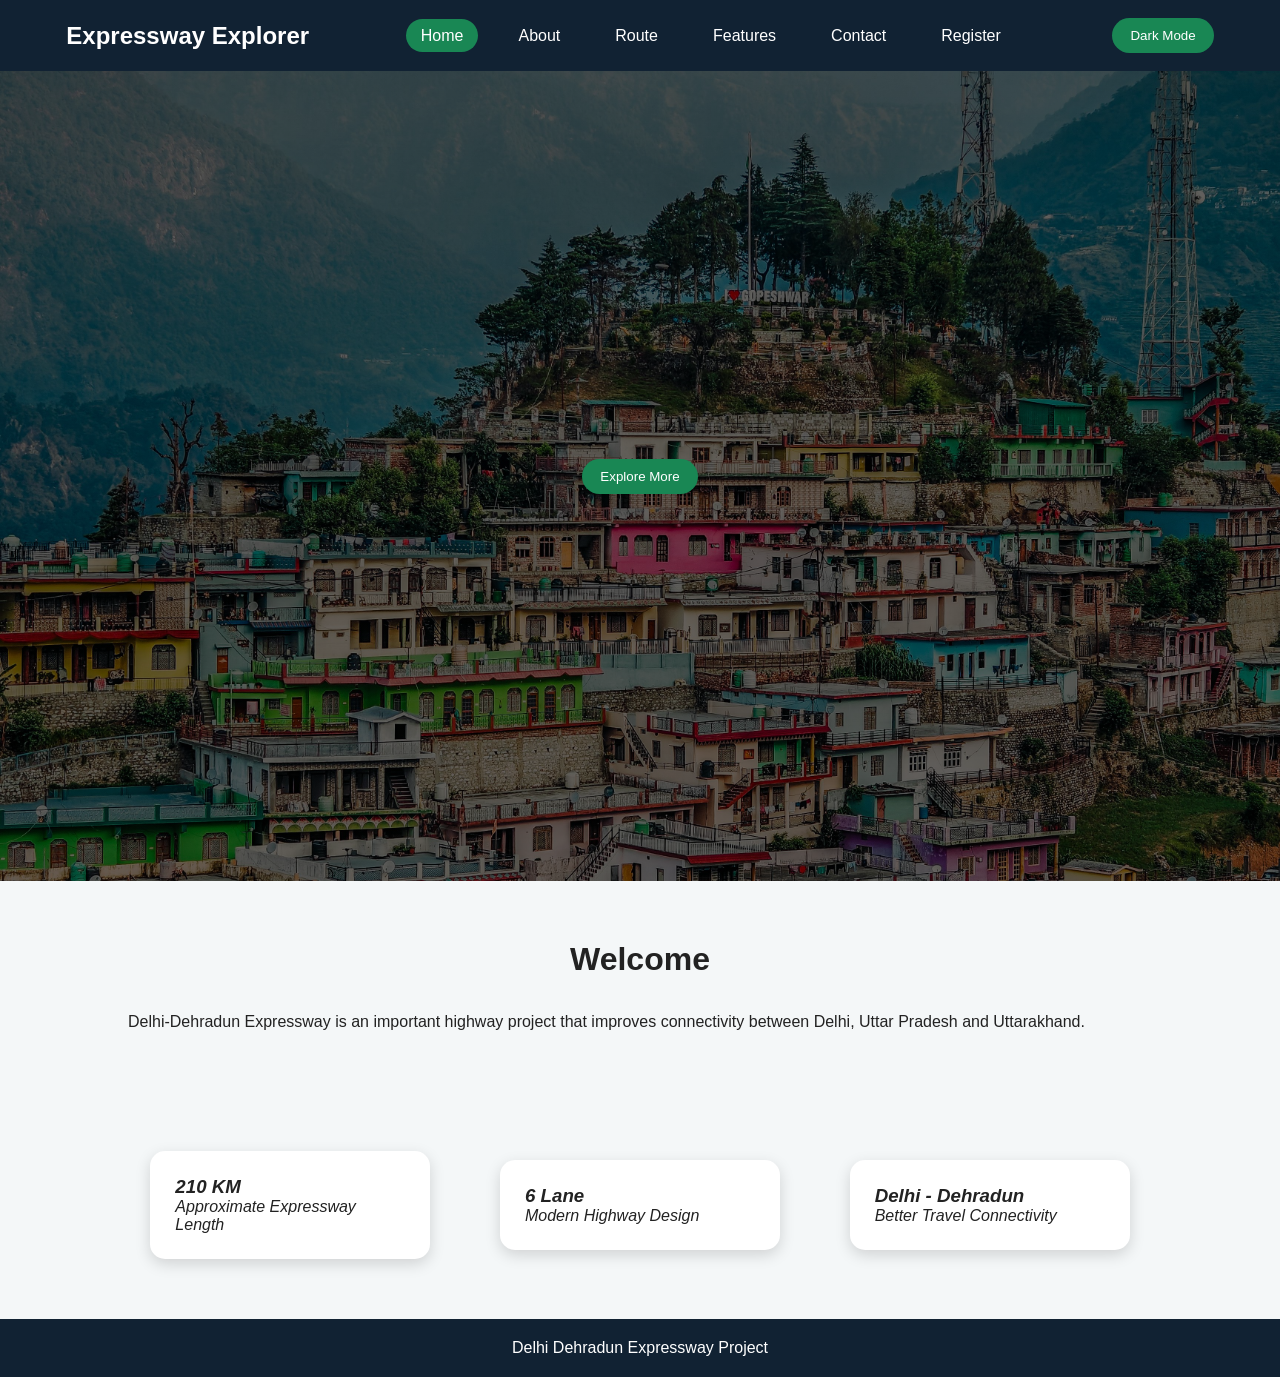
==== index.html @ cf1da37c "Initial commit" ====
<!DOCTYPE html>
<html lang="en">

<head>

    <meta charset="UTF-8">
    <meta name="viewport" content="width=device-width, initial-scale=1.0">

    <title>Delhi Dehradun Expressway</title>

    <!-- CSS Link -->
    <link rel="stylesheet" href="style.css">

</head>


<body>


<header>

<nav>

    <h2>Expressway Explorer</h2>


    <ul>

        <li>
            <a class="active" href="index.html">Home</a>
        </li>

        <li>
            <a href="about.html">About</a>
        </li>

        <li>
            <a href="route.html">Route</a>
        </li>

        <li>
            <a href="features.html">Features</a>
        </li>

        <li>
            <a href="contact.html">Contact</a>
        </li>
        <li>            <a href="register.html">Register</a>
</li>

    </ul>
    


    <button onclick="darkMode()">
        Dark Mode
    </button>


</nav>

</header>





<section class="hero">
    






<a href="about.html">

<button>
Explore More
</button>

</a>



</div>


</section>





<section>


<h2 class="title">
Welcome
</h2>


<p class="intro">

Delhi-Dehradun Expressway is an important highway
project that improves connectivity between Delhi,
Uttar Pradesh and Uttarakhand.

</p>


</section>





<section class="cards">


<div class="card">

<h3>
210 KM
</h3>

<p>
Approximate Expressway Length
</p>

</div>



<div class="card">

<h3>
6 Lane
</h3>

<p>
Modern Highway Design
</p>

</div>



<div class="card">

<h3>
Delhi - Dehradun
</h3>

<p>
Better Travel Connectivity
</p>

</div>


</section>





<footer>

<p>
Delhi Dehradun Expressway Project
</p>

</footer>




<!-- JavaScript Link -->
<script src="script.js"></script>


</body>

</html>
---- style.css ----
*{
    margin:0;
    padding:0;
    box-sizing:border-box;
    scroll-behavior:smooth;
}


body{

    font-family:Arial, sans-serif;
    background:#f4f7f8;
    color:#222;

}


header{

    background:#123;
    position:sticky;
    top:0;
    z-index:10;

}


nav{

    display:flex;
    justify-content:space-around;
    align-items:center;
    padding:18px;

}


nav h2{

    color:white;

}


ul{

    display:flex;
    list-style:none;
    gap:25px;

}


ul a{

    color:white;
    text-decoration:none;
}



button{

    background:#198754;
    color:white;
    border:none;
    padding:10px 18px;
    border-radius:20px;
    cursor:pointer;

}


button:hover{

    background:#0d6efd;

}




.hero{

    height:90vh;
    background:
    linear-gradient(rgba(0,0,0,.5),rgba(0,0,0,.5)),
    url("dehradun1.jpg");

    background-size:cover;
    background-position:center;

    display:flex;
    align-items:center;
    justify-content:center;

}



.hero-text{

    text-align:center;
    color:white;
    width:70%;

}


.hero h1{

    font-size:45px;
    margin-bottom:20px;

}


section{

    padding:60px 10%;

}



.title{

    text-align:center;
    margin-bottom:35px;
    font-size:32px;

}



.cards{

    display:flex;
    justify-content:center;
    gap:25px;
    flex-wrap:wrap;

}


.card{

    background:white;
    font-style: italic;
    margin: auto;
    width:280px;
    padding:25px;
    border-radius:15px;

    box-shadow:0 5px 15px rgba(0,0,0,.15);

    transition:.3s;

}



.card:hover{

    transform:translateY(-10px);

}



.route{

    text-align:center;
    font-size:22px;

}


.route div{

    background:#198754;
    color:white;
    padding:15px;
    margin:10px auto;
    width:200px;
    border-radius:10px;

}



.gallery{

    text-align:center;

}


.gallery img{

    width:350px;
    height:220px;
    object-fit:cover;
    margin:15px;
    border-radius:15px;

}



form{

    max-width:500px;
    margin:auto;
    display:flex;
    flex-direction:column;
    gap:15px;

}



input,textarea{

    padding:15px;
    border-radius:10px;
    border:1px solid gray;

}



textarea{

    height:120px;

}



footer{

    background:#123;
    color:white;
    text-align:center;
    padding:20px;

}



.dark{

    background:#111;
    color:white;

}


.dark .card{

    background:#222;
    color:white;

}



@media(max-width:700px){

nav{

    flex-direction:column;
    gap:15px;

}


ul{

    flex-direction:column;
    text-align:center;

}


.hero h1{

    font-size:30px;

}


}
nav ul a{
    color:white;
    text-decoration:none;
    padding:8px 15px;
    border-radius:20px;
    transition:0.3s;
}


nav ul a:hover,
nav ul a.active{

    background:#198754;
    color:white;

}
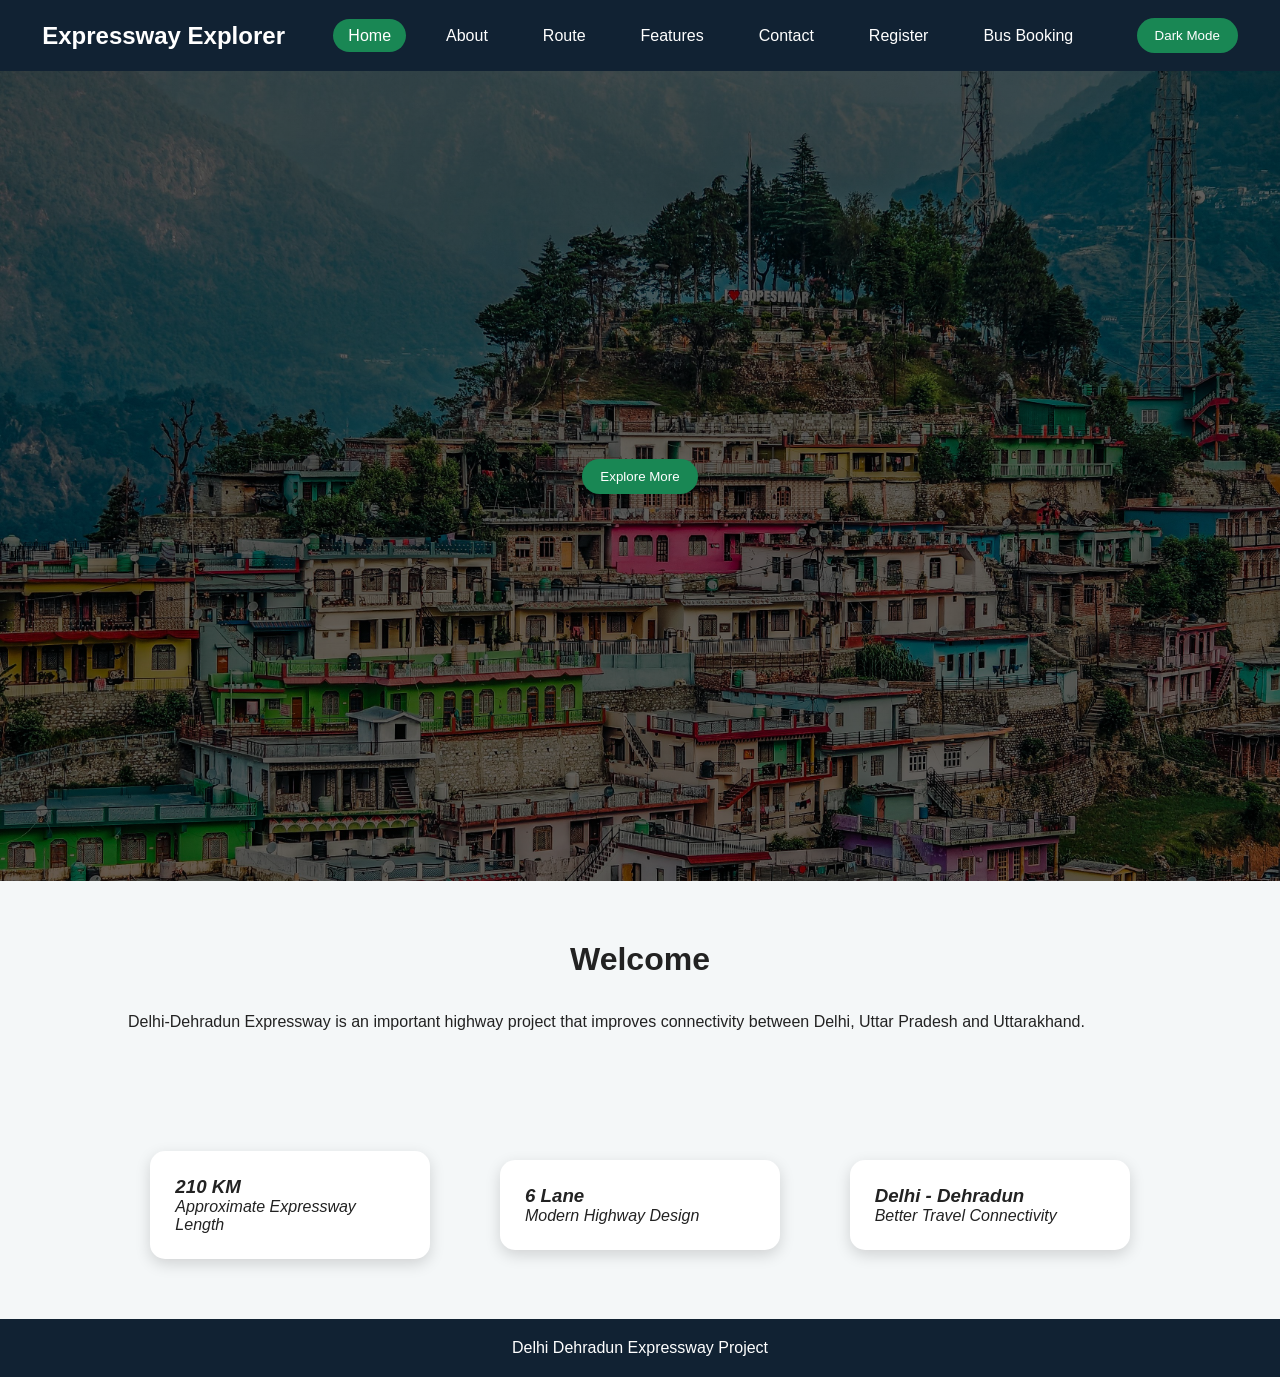
==== commit 0c52e485: "Initial commit" ====
--- a/index.html
+++ b/index.html
@@ -47,6 +47,7 @@
         </li>
         <li>            <a href="register.html">Register</a>
 </li>
+<li><a href="bus-booking.html">Bus Booking</a></li>
 
     </ul>
     
--- a/style.css
+++ b/style.css
@@ -308,3 +308,4 @@
     color:white;
 
 }
+
